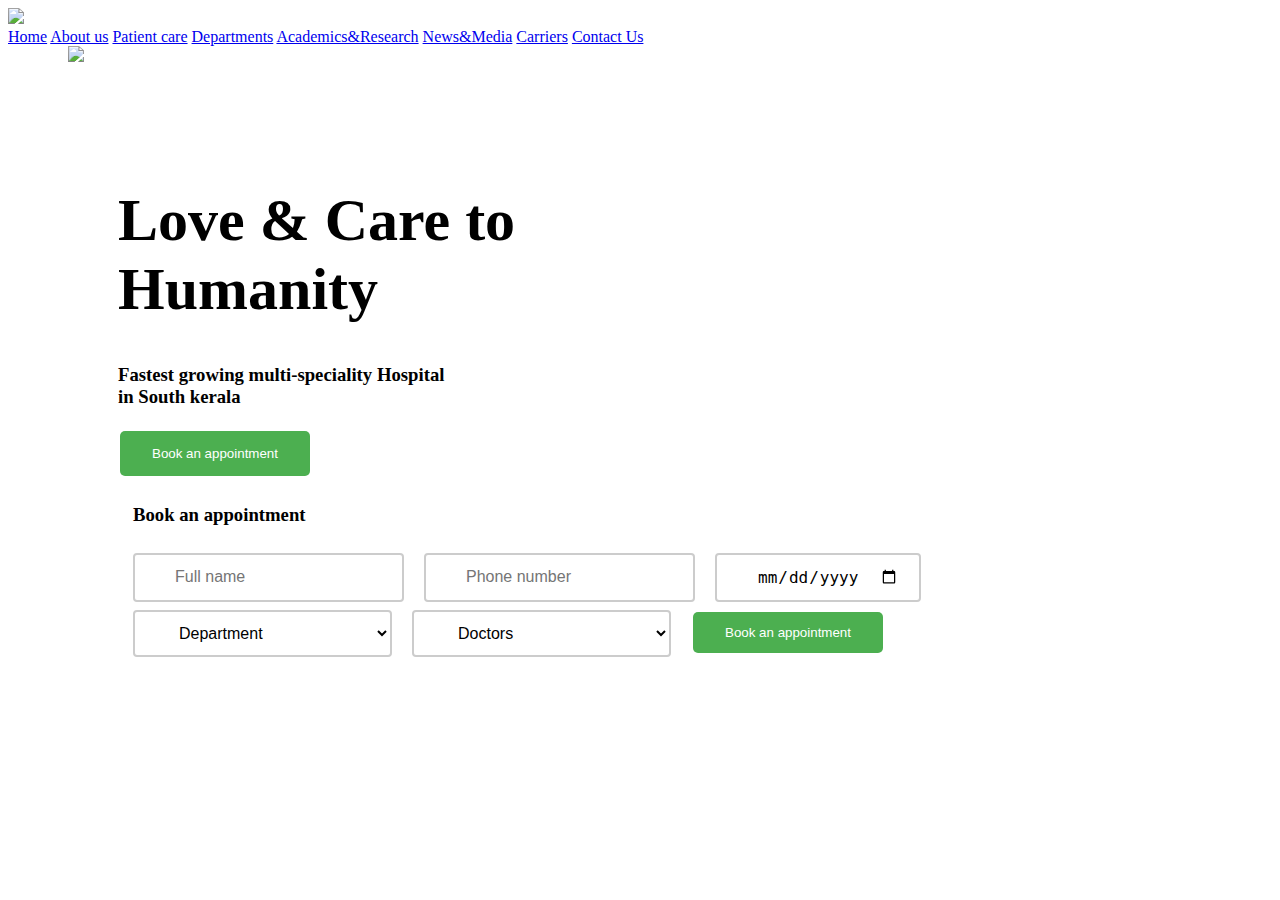
==== top_header/top_header.html @ 54aab6c6 "feat:-initial commit" ====
<!DOCTYPE html>
<html lang="en">
  <head>
    <meta charset="UTF-8" />
    <meta name="viewport" content="width=device-width, initial-scale=1.0" />
    <title>Document</title>
    <link rel="stylesheet" href="/gghospital/nav_bar/gg.css" />
    <link rel="stylesheet" href="top_header.css" />
  </head>
  <body>
    <div class="header-container">
      <div class="logo">
        <img src="/gghospital/nav_bar/img/logo.png" />
      </div>

      <div class="topnav">
        <a href="#home">Home</a>
        <a href="#doctor">About us</a>
        <a href="#department">Patient care</a>
        <a href="#newsandmedia">Departments</a>
        <a href="#career">Academics&Research</a>
        <a href="#contact us">News&Media</a>
        <a href="#contact us">Carriers</a>
        <a href="#contact us">Contact Us</a>
      </div>
    </div>

    <div class="cover">
      <div class="cover-pic">
        <div class="cover-msg">
          <h1>
            Love & Care to<br />
            Humanity
          </h1>
          <h3>
            Fastest growing multi-speciality Hospital <br />
            in South kerala
          </h3>
          <div class="click">
            <button class="button">Book an appointment</button>
            <!-- <button class="play">
              <img src="/gghospital/top_header/img/play.png" /> Doctors Talk
            </button> -->
             <!-- <button class="play">
              <img src="/gghospital/top_header/img/play.png" /> Doctors Talk
            </button> -->
          </div>
          <div class="form">
            
                <h3>Book an appointment</h3>
                <div class="form-row1">
                    <input class="box" type="text"name="Full name" placeholder="Full name">
                    <input class="box" type="number" name="Phone number" placeholder="Phone number">
                    <input class="box" type="date" name="Select Date" placeholder="Select Date">
                </div>
                <div class="form-row2">
                    <select name="Department" class="box">
                        <option value="" disabled selected hidden>Department</option>
                        <option value="ENT">ENT</option>
                        <option value="General Medicine">Dermatology</option>
                        <option value="Dermatology">Dermatology</option>
                        <option value="Dentistry">Dentistry</option>
                      </select>
                      <select name="Doctor" class="box">
                        <option value="" disabled selected hidden>Doctors</option>
                        <option value="ENT">ENT</option>
                        <option value="General Medicine">Dermatology</option>
                        <option value="Dermatology">Dermatology</option>
                        <option value="Dentistry">Dentistry</option>
                      </select>
                      <button class="submt">Book an appointment</button>
                </div>
            
          </div>
        </div>

        <img src="/gghospital/top_header/img/cover.png" width="100%" />
      </div> 
    </div>

    <div class="department-container">
      <div>
        
      </div>
    </div>
  </body>
</html>
---- top_header/top_header.css ----
.cover {
  padding-left: 60px;
  padding-right: 60px;
}

.cover-msg {
  position: absolute;
  padding-left: 50px;
  margin-top: 100px;
}
.cover-msg h1 {
  font-size: 60px;
}
.button {
    background-color: #4CAF50; /* Green */
    border: none;
    color: white;
    padding: 15px 32px;
    text-align: center;
    text-decoration: none;
    display: inline-block;
    margin: 4px 2px;
    cursor: pointer;
    border-radius: 5px;
    
  }
  .button :hover{
    box-shadow: 2px 2px 5px 0px rgba(0, 0, 0, 0.5);
  }
  .play {
    /* background-color: #4CAF50; Green */
    border: none;
    color: white;
    padding: 5px 32px;
    text-align: center;
    text-decoration: none;
    display: inline-block;
    margin: 4px 2px;
    cursor: pointer;
    border-radius: 5px;
    background-color: transparent;
    vertical-align: middle;
    /* padding: 5px 6px 5px 30px; */
    
  }
  .click{
    display: flex;
  }

  .click h3{
    
padding-left: 30px;
  }
  /* .play h5{
    padding: 0px;
    color: black;
  }  */
  .form-row1{
    display: flex;
  }
  .form-row2{
    display: flex;
  }
  .form{
    background-color: white;
    padding: 5px;
    border-radius: 5px;
    /* width: 900px; */
  }
  

  .box {
    /* width: 100%; */
    box-sizing: border-box;
    border: 2px solid #ccc;
    border-radius: 4px;
    font-size: 16px;
    background-color: white;
    background-image: url('searchicon.png');
    background-position: 10px 10px; 
    background-repeat: no-repeat;
    padding: 12px 20px 12px 40px;
    margin-left: 10px;
    margin-top: 8px;
    margin-right: 10px;
  }

  .form-row2 select{
    width: 259px;
  }
  .submt{
    
      background-color: #4CAF50; /* Green */
      border: none;
      color: white;
      /* padding: 25px; */
      text-align: center;
      text-decoration: none;
      display: inline-block;
      margin: 4px 2px;
      cursor: pointer;
      border-radius: 5px;
      margin-left: 12px;
      margin-top: 10px;
      width: 190px;
      
    
  }
  .form h3{
    margin-left: 10px;
  }
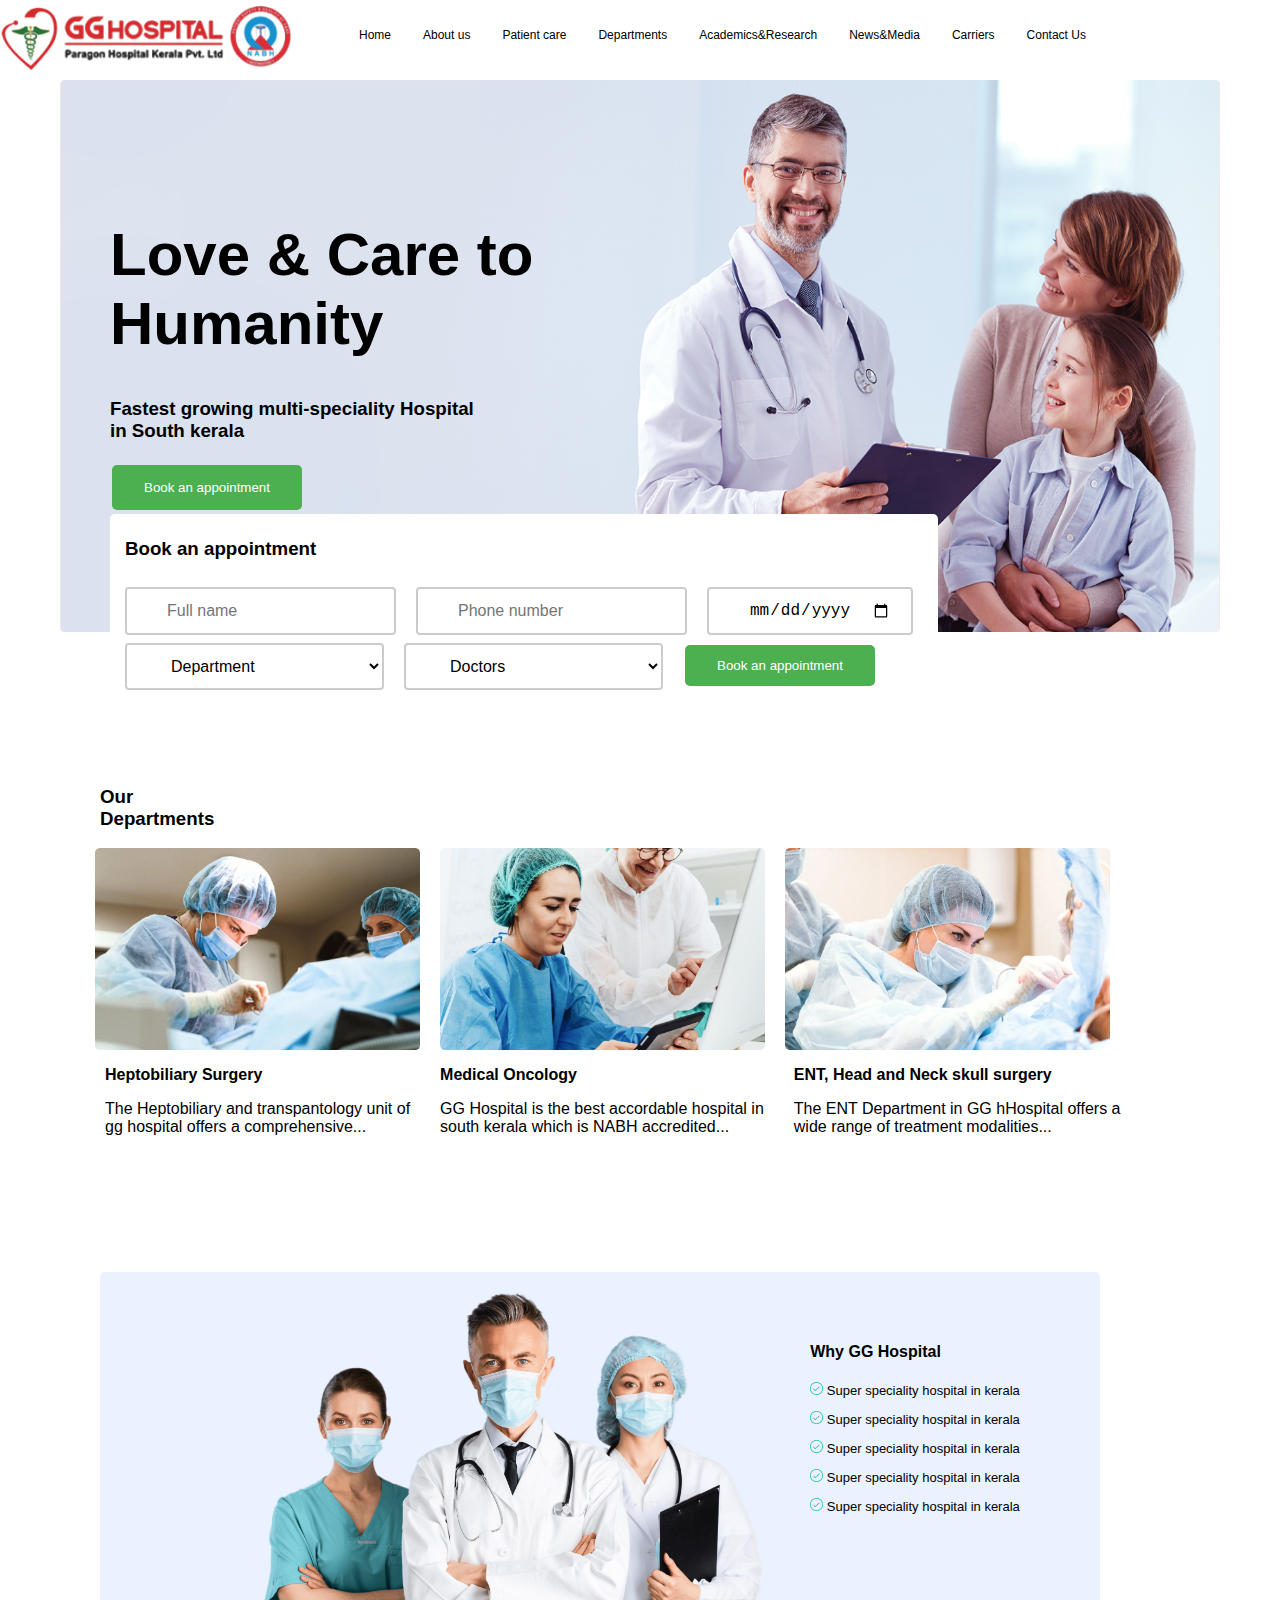
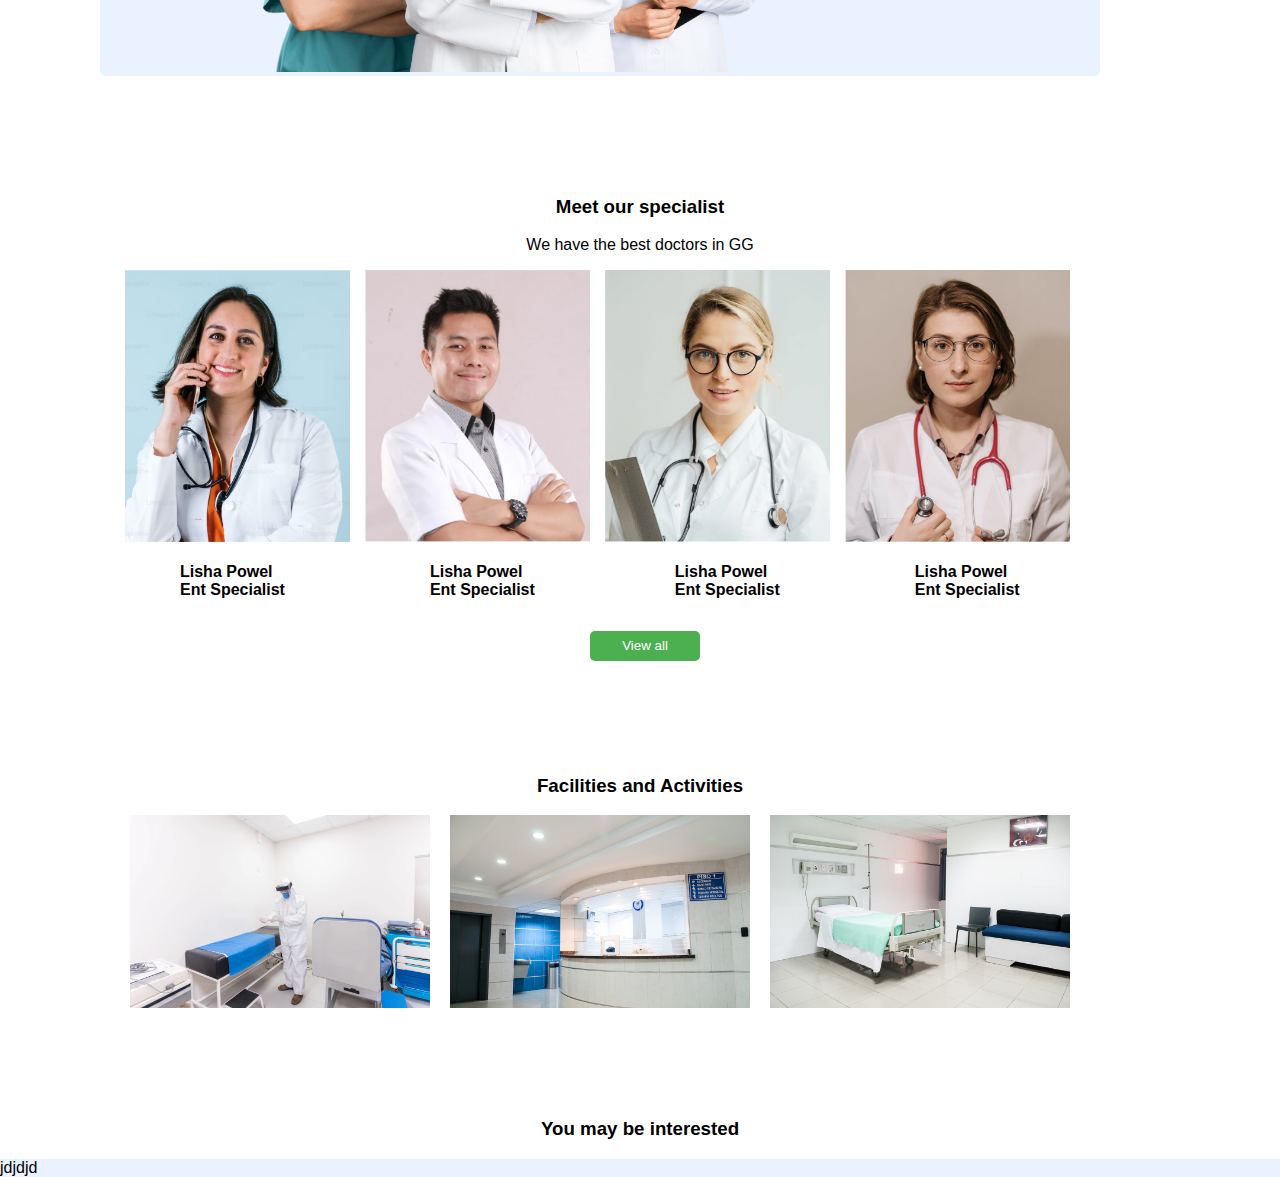
==== commit eaae7f38: "75% done" ====
--- a/top_header/top_header.html
+++ b/top_header/top_header.html
@@ -4,13 +4,13 @@
     <meta charset="UTF-8" />
     <meta name="viewport" content="width=device-width, initial-scale=1.0" />
     <title>Document</title>
-    <link rel="stylesheet" href="/gghospital/nav_bar/gg.css" />
+    <link rel="stylesheet" href="/nav_bar/gg.css" />
     <link rel="stylesheet" href="top_header.css" />
   </head>
   <body>
     <div class="header-container">
       <div class="logo">
-        <img src="/gghospital/nav_bar/img/logo.png" />
+        <img src="/nav_bar/img/logo.png" />
       </div>
 
       <div class="topnav">
@@ -74,14 +74,94 @@
           </div>
         </div>
 
-        <img src="/gghospital/top_header/img/cover.png" width="100%" />
+        <img src="/top_header/img/cover.png" width="100%" />
       </div> 
     </div>
+    <div class="dept"><h3>Our<br>Departments</h3></div>
+    <div class="department-container">
+      <div class="dept-row1">
+       
+          <img src="/top_header/img/dept1.png">
+          <img src="/top_header/img/dept2.png">
+          <img src="/top_header/img/dept3.png">
+      
+      </div>
+      <div class="dept-row2">
+        <div class="dept2-text">
+          <p><b>Heptobiliary Surgery</b><p>
+          <p>The Heptobiliary and transpantology unit of<br> gg hospital offers a comprehensive...</p>
+          
+        </div>
+        <div class="dept2-text">
+          <p><b>Medical Oncology</b><p>
+            <p>GG Hospital is the best accordable hospital in <br>south kerala which is NABH accredited...</p>
+          </div>
+          <div class="dept2-text">
+            <p><b>ENT, Head and Neck skull surgery</b><p>
+              <p>The ENT Department in GG hHospital offers a<br> wide range of treatment modalities...</p>
+            </div>
+      </div>
+    </div>
 
-    <div class="department-container">
+    <div class="doctor-poster">
+      <div class="poster">
+        <img src="/top_header/img/doctors.png">
+      </div>
+      <div class="txt">
+        <h4>Why GG Hospital</h4>
+        <p><img src="/top_header/img/tick.png"> Super speciality hospital in kerala</p>
+        <p><img src="/top_header/img/tick.png"> Super speciality hospital in kerala</p>
+        <p><img src="/top_header/img/tick.png"> Super speciality hospital in kerala</p>
+        <p><img src="/top_header/img/tick.png"> Super speciality hospital in kerala</p>
+        <p><img src="/top_header/img/tick.png"> Super speciality hospital in kerala</p>
+      </div>
+    </div>
+
+    <div class="doct">
+        <h3><center>Meet our specialist</center></h3>
+        <center><p>We have the best doctors in GG</p>
+    </div>
+    <div class="specialist">
+        <img src="/top_header/img/d1.png">
+        <img src="/top_header/img/d2.png">
+        <img src="/top_header/img/d3.png">
+        <img src="/top_header/img/d4.png">
+    </div>
+    <div class="doctor-name">
       <div>
+        <h4 id="a">Lisha Powel<br>Ent Specialist</h4>
+      </div>
+      <div>
+        <h4 id="b">Lisha Powel<br>Ent Specialist</h4>
         
       </div>
+      <div>
+        <h4 id="c">Lisha Powel<br>Ent Specialist</h4>
+        
+      </div>
+      <div>
+        <h4 id="d">Lisha Powel<br>Ent Specialist</h4>
+        
+      </div>
+  </div>
+  <center><button class="view">View all</button></center>
+  <div class="facilities">
+    <h3><center>Facilities and Activities</center></h3>
+  </div>
+
+  <div class="rooms">
+    <img src="/top_header/img/room1.png">
+    <img src="/top_header/img/room2.png">
+    <img src="/top_header/img/room3.png">
+  </div>
+
+  <div class="bottom-text">
+    <h3><center>You may be interested</center></h3>
+  </div>
+  <div class="bottom">
+    <div class="bottom-back">
+        jdjdjd
     </div>
+  </div>
   </body>
 </html>
--- a/nav_bar/gg.css
+++ b/nav_bar/gg.css
@@ -0,0 +1,25 @@
+.header-container{
+    display: flex;
+}
+body{
+    margin: 0;
+    font-family: Arial, Helvetica, sans-serif;
+}
+.topnav{
+    overflow: hidden;
+    background-color: white;
+    padding: 14px;
+    padding-left: 50px;
+}
+.topnav a{
+    float: left;
+    color: black;
+    text-align: end;
+    padding: 14px 16px;
+    text-decoration: none;
+    font-size: 12px;
+}
+.topnav a:hover{
+    background-color: aliceblue;
+    color: red;
+}
--- a/top_header/top_header.css
+++ b/top_header/top_header.css
@@ -65,7 +65,7 @@
     background-color: white;
     padding: 5px;
     border-radius: 5px;
-    /* width: 900px; */
+    width: 100%;
   }
   
 
@@ -108,4 +108,109 @@
   }
   .form h3{
     margin-left: 10px;
-  }+  }
+  .dept{
+    margin-top: 150px;
+    margin-left: 100px;
+  }
+ 
+ 
+  .dept-row1{
+    display: flex;
+    margin-left: 75px;
+  }
+  .dept-row1 img{
+    margin-left: 20px;
+    width: 325px;
+  }
+  .dept-row2{
+    display: flex;
+    margin-left: 75px;
+  }
+  .dept2-text{
+    margin-left: 30px;
+  }
+  .doctor-poster{
+    display: flex;
+    margin-top: 120px;
+    background-color: #EAF2FF;
+    width: 1000px;
+    margin-left: 100px;
+    border-radius: 5px;
+  }
+  .poster img{
+    height: 400px;
+    margin-left: 130px;
+  }
+  .txt{
+    margin-top: 50px;
+  }
+  .txt img{
+    height: 13px;
+  }
+  .txt p{
+    font-size: 13px;
+  }
+  .doct{
+    margin-top: 120px;
+  }
+
+  .specialist{
+    display: flex;
+    margin-left: 110px;
+  }
+  .specialist img{
+    width: 225px;
+    margin-left: 15px;
+  }
+  .doctor-name{
+    display: flex;
+    margin-left: 120px;
+  }
+  .doctor-name h4{
+    margin-left: 60px;
+  }
+  #b{
+    margin-left: 145px;
+  }
+  #c{
+    margin-left: 140px;
+  }
+  #d{
+    margin-left: 135px;
+  }
+  
+  .view{
+    background-color: #4CAF50; /* Green */
+      border: none;
+      color: white;
+      /* padding: 25px; */
+      text-align: center;
+      text-decoration: none;
+      display: inline-block;
+      margin: 4px 2px;
+      cursor: pointer;
+      border-radius: 5px;
+      margin-left: 12px;
+      margin-top: 10px;
+      width: 110px;
+      height: 30px;
+  }
+  .facilities h3{
+    margin-top: 110px;
+  }
+  .rooms{
+    display: flex;
+    margin-left: 110px;
+  }
+  .rooms img{
+    width: 300px;
+    margin-left: 20px;
+  }
+  .bottom-text{
+    margin-top: 110px;
+  }
+  .bottom-back{
+    background-color: #EAF2FF;
+  }
+ 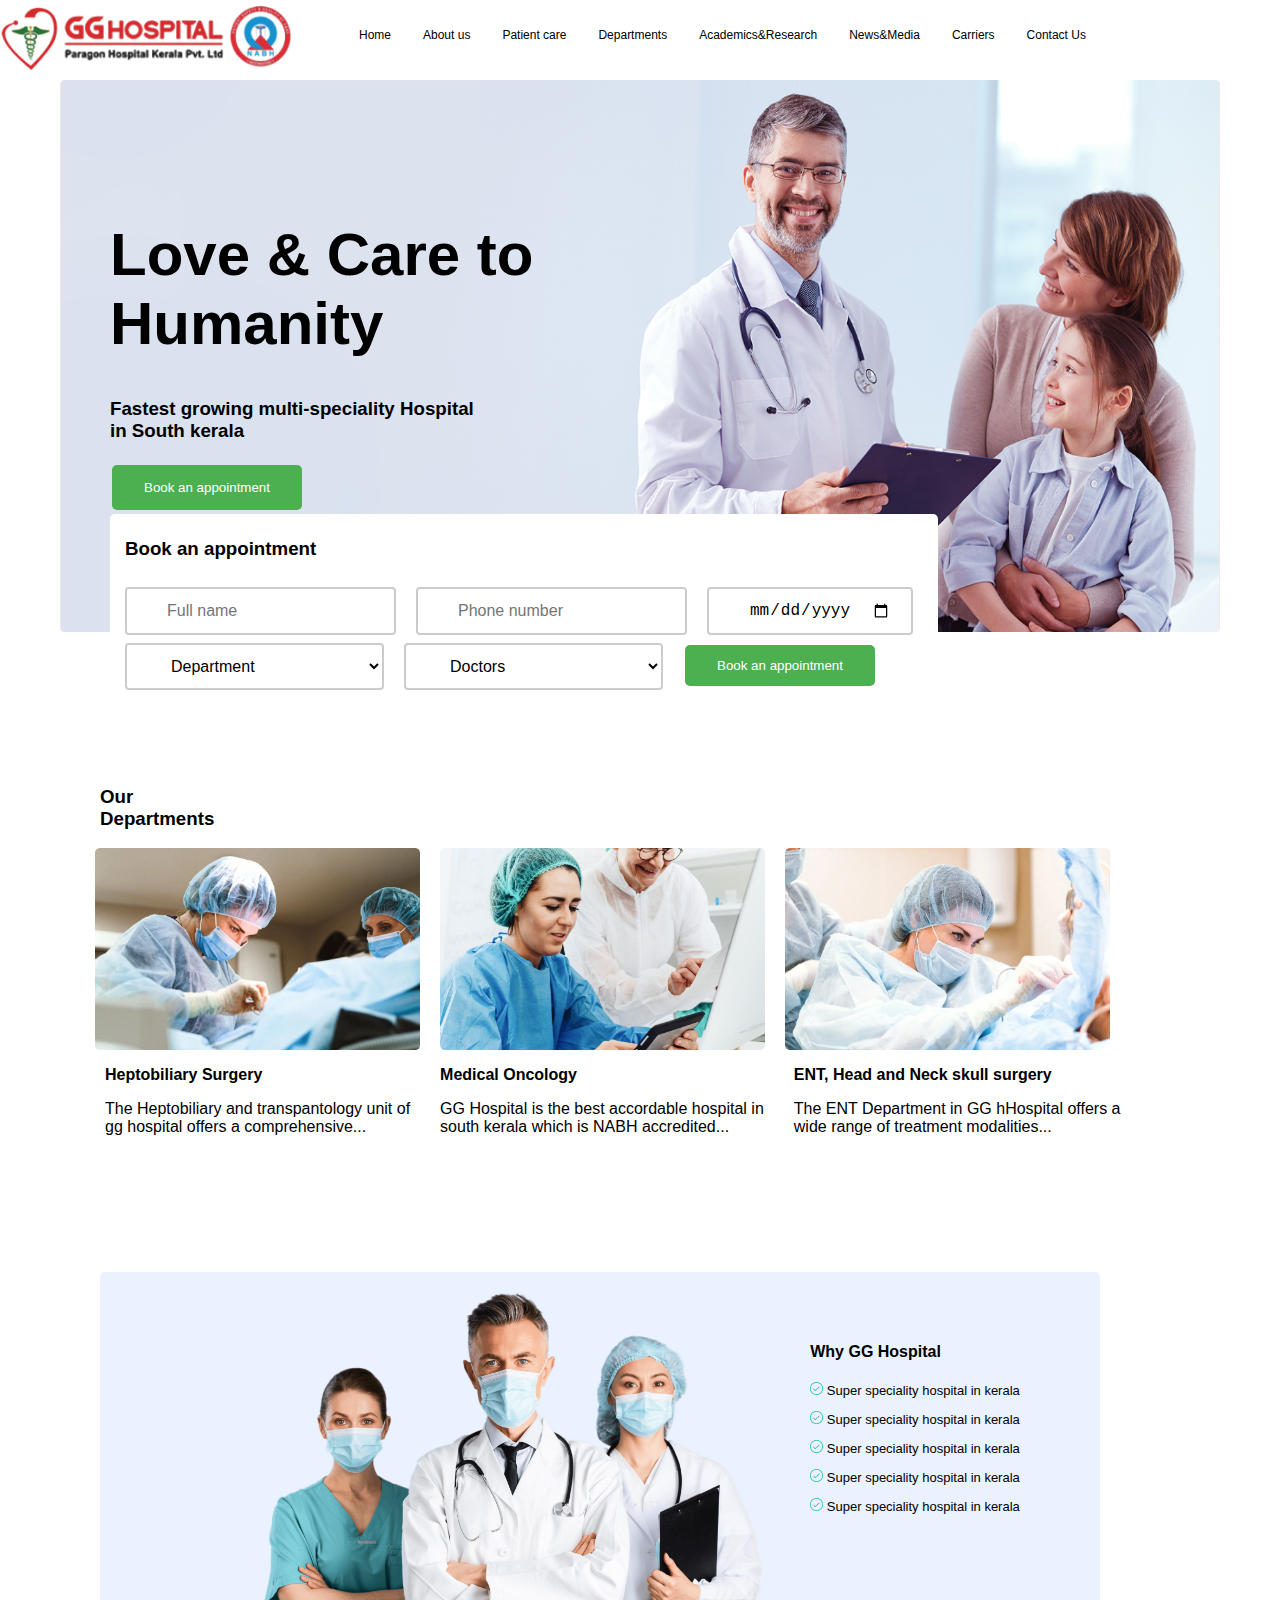
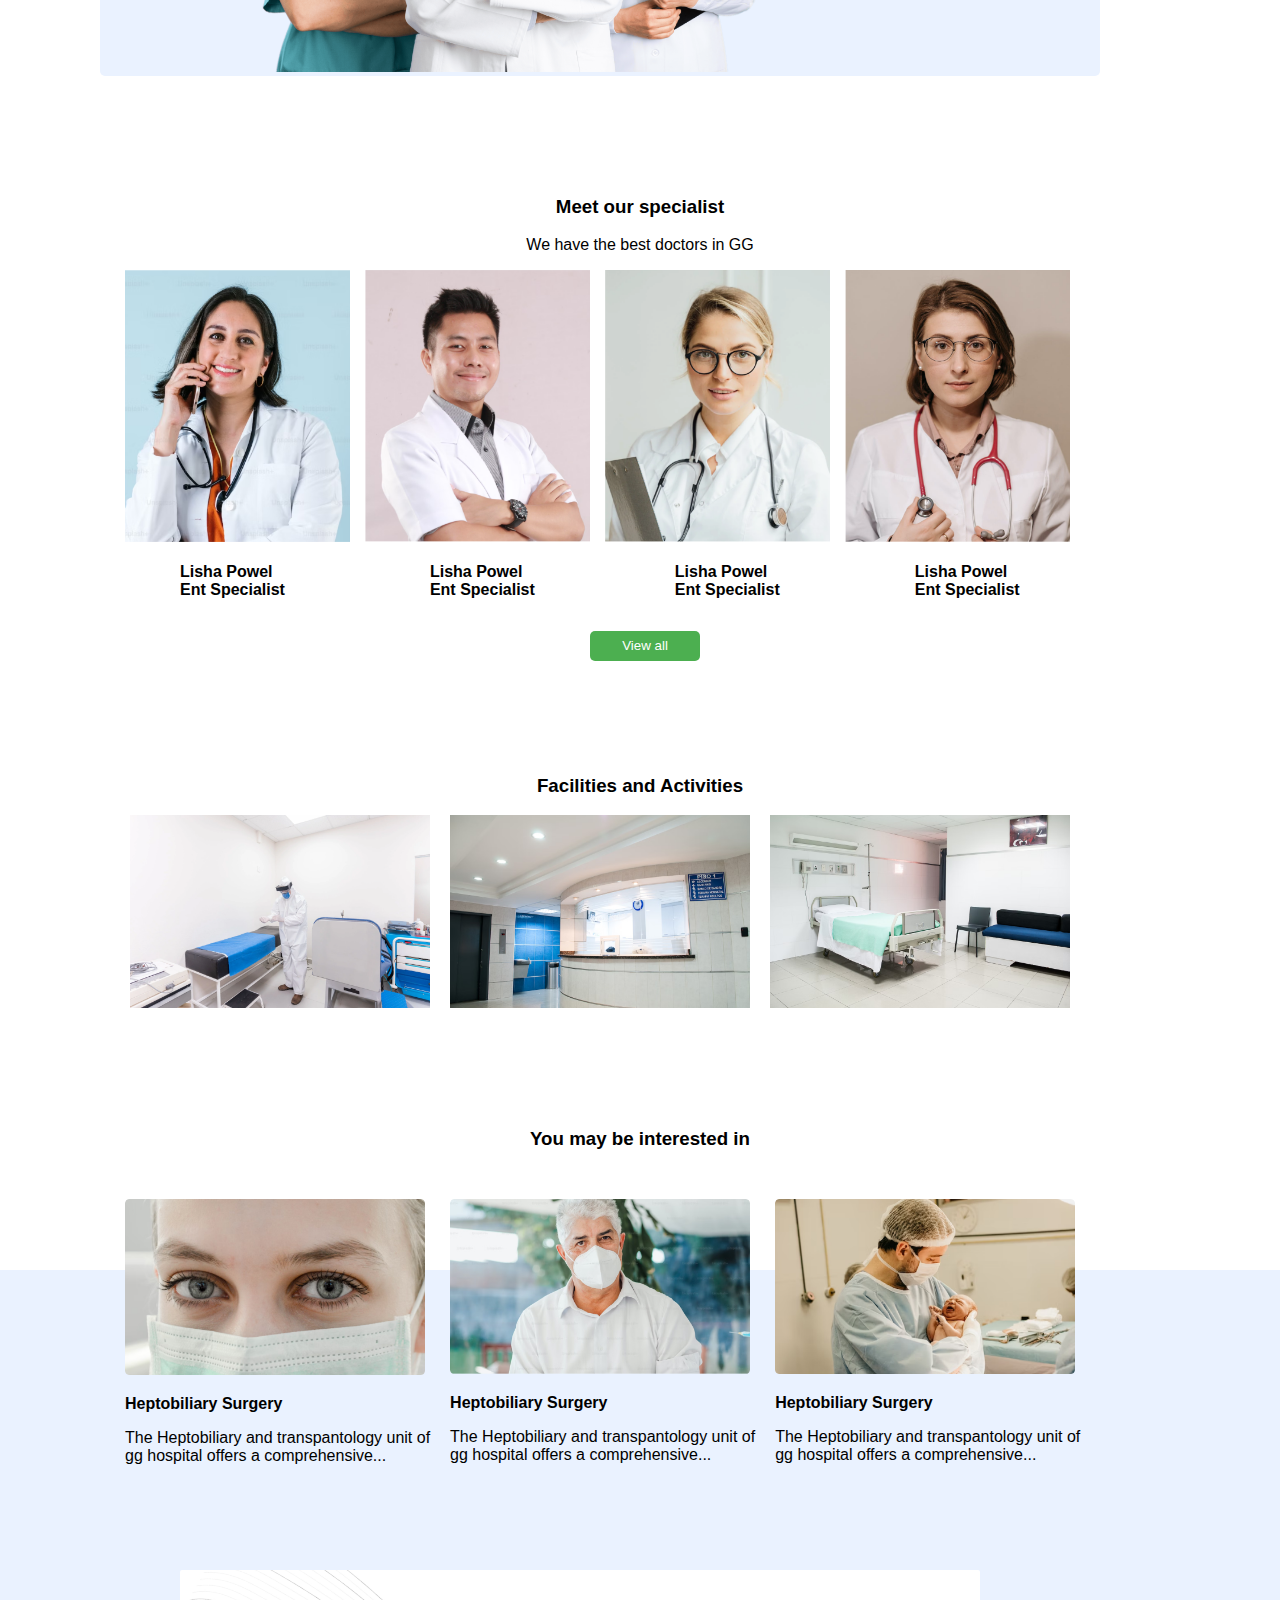
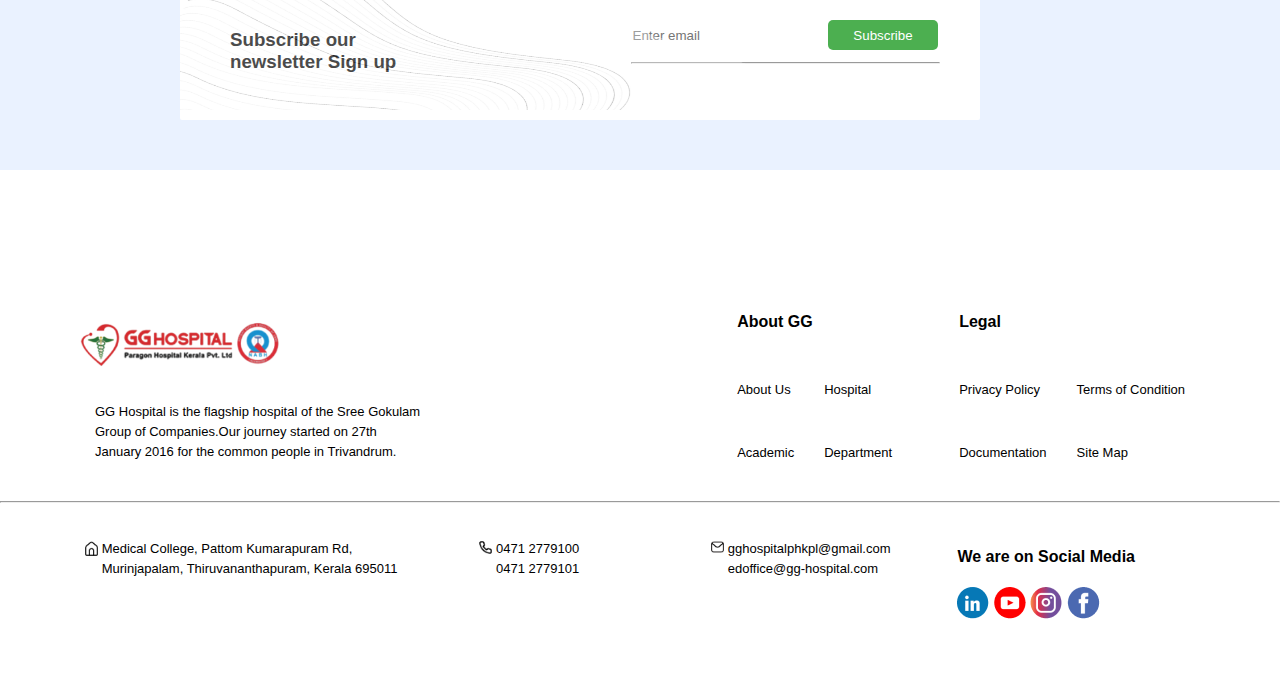
==== commit c76b0c7c: "structure completed" ====
--- a/top_header/top_header.html
+++ b/top_header/top_header.html
@@ -155,13 +155,137 @@
     <img src="/top_header/img/room3.png">
   </div>
 
-  <div class="bottom-text">
-    <h3><center>You may be interested</center></h3>
-  </div>
+  <!-- <div class="bottom-text">
+    <h3>You may interested in</h3>
+  </div> -->
   <div class="bottom">
+
+ 
+  <h3><center>You may be interested in</center></h3>
+</div>
+
+
+<div class="interest-pic">
+  <div>
+    <img src="/top_header/img/bottom1.png">
+    <p><b>Heptobiliary Surgery</b><p>
+      <p>The Heptobiliary and transpantology unit of<br> gg hospital offers a comprehensive...</p>
+      
+  </div>
+  <div>
+    <img src="/top_header/img/bottom2.png">
+    <p><b>Heptobiliary Surgery</b><p>
+      <p>The Heptobiliary and transpantology unit of<br> gg hospital offers a comprehensive...</p>
+      
+  </div>
+  <div>
+    <img src="/top_header/img/bottom3.png">
+    <p><b>Heptobiliary Surgery</b><p>
+      <p>The Heptobiliary and transpantology unit of<br> gg hospital offers a comprehensive...</p>
+      
+  </div>
+
+</div>
+  
     <div class="bottom-back">
-        jdjdjd
-    </div>
+      <div class="white">
+        <div class="boxx">
+          <div class="box-text">
+            <h3>Subscribe our <br>newsletter Sign up</h3>
+          </div>
+          <div class="text-button">
+              <input id="texxt" type="text" placeholder="Enter email">
+              <button class="view">Subscribe</button>
+              <hr>
+          </div>
+         
+        </div>
+        <img src="/top_header/img/bg.png">
+      </div>
+    </div>
+
+
+
+
+    <div id="footer">
+      <div id="footer-top-1">
+          <div id="footer-logo-txt">
+   
+              <div id="footer-logo-div">
+                  <img src="/top_header/img/logo.png" alt="logo" id="footer-logo">
+              </div>
+              <div id="footer-top-text-div">
+                  <p id="footer-top-text" class="footer-write-txt">GG Hospital is the flagship hospital of the Sree Gokulam <br>
+                  Group of Companies.Our journey started on 27th <br>
+                  January 2016 for the common people in Trivandrum.</p>
+              </div>
+   
+          </div>
+          <div id="footer-aboutgg">
+              <h4 class="footer-write-t">About GG</h4>
+              <div class="footer-write-t-list">
+                  <div class="ffff1">
+                  <p class="footer-write-txt">About Us</p>
+                  <p class="footer-write-txt">Academic</p>
+                  </div>
+                  <div class="ffff1">
+                  <p class="footer-write-txt">Hospital</p>
+                  <p class="footer-write-txt">Department</p>
+              </div>
+              </div>
+          </div>
+          <div id="footer-lagal">
+              <h4 class="footer-write-t">Legal</h4>
+              <div class="footer-write-t-list">
+                  <div class="ffff1">
+                  <p class="footer-write-txt">Privacy Policy</p>
+                  <p class="footer-write-txt">Documentation</p>
+                  </div>
+                  <div class="ffff1">
+                  <p class="footer-write-txt">Terms of Condition</p>
+                  <p class="footer-write-txt"> Site Map</p>
+              </div>
+              </div>
+          </div>
+      </div>
+      <hr>
+   
+   
+   
+   
+   
+      <div id="footer-bottom-1">
+          <div id="footer-address" class="footer-write-txt">
+              <div>
+              <img src="/top_header/img/home.png" alt="house" class="footer-small-images">&nbsp;
+          </div>
+              <p>Medical College, Pattom Kumarapuram Rd,<br>
+              Murinjapalam, Thiruvananthapuram, Kerala 695011</p>
+          </div>
+          <div id="footer-phone" class="footer-write-txt">
+              <div>
+              <img src="/top_header/img/phone.png" alt="phone" class="footer-small-images">&nbsp;
+          </div>
+              <p >0471 2779100<br>
+              0471 2779101</p>
+          </div>
+          <div id="footer-mail" class="footer-write-txt" >
+              <div>
+              <img src="/top_header/img/mail.png" alt="mail" class="footer-small-images">&nbsp;
+              </div>
+              <p> gghospitalphkpl@gmail.com<br>
+              edoffice@gg-hospital.com</p>
+          </div>
+          <div id="footer-media">
+              <h4>We are on Social Media</h4>
+              <div id="media-icons">
+                  <img src="/top_header/img/linkedin.png" alt="linkedin">
+                  <img src="/top_header/img/youtube.png" alt="youtube">
+                  <img src="/top_header/img/insta.png" alt="instagram">
+                  <img src="/top_header/img/facebook.png" alt="facebook">
+          </div>
+          </div>
+      </div>
   </div>
   </body>
 </html>
--- a/top_header/top_header.css
+++ b/top_header/top_header.css
@@ -207,10 +207,173 @@
     width: 300px;
     margin-left: 20px;
   }
-  .bottom-text{
-    margin-top: 110px;
-  }
+  
   .bottom-back{
     background-color: #EAF2FF;
-  }
+    /* position: relative; */
+    /* width: 920px; */
+    height: 500px;
+    /* margin-left: 130px; */
+    margin-top: 120px;
+  }
+ 
+  .bottom{
+    margin-top: 120px;
+  }
+  .interest-pic{
+    display: flex;
+    position: absolute;
+    margin-top: 30px;
+    margin-left: 105px;
+
+  }
+  .interest-pic img{
+width: 300px;
+margin-left: 20px;
+  }
+  .interest-pic p{
+    margin-left: 20px;
+  }
+  .white{
+    position: absolute;
+    width: 800px;
+    height: 150px;
+    margin-top: 300px;
+    margin-left: 180px;
+    background-color: white;
+    /* justify-content: center; */
+    align-items: center;
+    border-radius: 2px;
+  }
+  .boxx{
+   display: flex;
+   width: 100%;
+   justify-content: space-between;
+    margin-top: 40px;
+  }
+  #texxt{
+    border: 0px;
+  }
+  .box-text{
+    margin-left: 50px;
+  }
+  .text-button{
+    margin-right: 40px;
+  }
+
+  .white img{
+    position: absolute;
+    height: 140px;
+    width: 600px;
+    /* margin-bottom: 500px; */
+    bottom: 10px;
+    
+  }
+ 
+
+
+
+
+
+
+
+
+  #footer{
+    margin-top: 80px;
+    width: 100%;
+    height: 50vh;
+    /* background: #F9FAFA; */
+ 
+}
+#footer-top-1{
+    display: flex;
+    height: 27vh;
+    justify-content: space-between;
+    align-items: end;
+    /* padding:90px 0px 0px 0px ; */
+}
+#footer-logo{
+    width: 200px;
+}
+#footer-logo-txt{
+    width: fit-content;
+    height: fit-content;
+    margin-bottom: 3px;
+    margin-left: 80px;
+   
+}
+#footer-top-text{
+    font-size: 13px;
+}
+#footer-aboutgg{
+    /* display: flex; */
+    width: fit-content;
+    margin-left: 250px;
+    margin-bottom: 2px;
+ 
+}
+.footer-write-t-list{
+    display: flex;
+}
+.footer-write-t{
+    padding-left: 15px;
+}
+.footer-write-txt{
+    font-size: 13px;
+    padding: 15px;
+    line-height: 20px;
+    /* margin-bottom: 10px; */
+}
+#footer-lagal{width:300px;
+    width: fit-content;
+    margin-right: 80px;
+    margin-bottom: 2px;
+}
+.footer-write-txt img{
+  margin-top: 15px;
+}
+ 
+ 
+ 
+ 
+#footer-bottom-1{
+    display: flex;
+    justify-content: space-between;
+}
+#footer-address{
+    display: flex;
+    align-items: top;
+    justify-content: center;
+    margin-left: 70px;
+   
+}
+#footer-phone{
+    display: flex;
+    align-items: top;
+    justify-content: center;
+    /* margin-top: 7px; */
+}
+#footer-media{
+    margin-right: 145px;
+    margin-top: 15px;
+}
+#footer-mail{
+    display: flex;
+    align-items: top;
+    justify-content: center;
+    /* margin-right: 20px; */
+    margin-left: 50px;
+}
+#br-footer{
+    line-height: 2px;
+}
+#media-icons{
+    margin-top: 10px;
+}
+.footer-small-images{
+   width: 13px;
+}
+.footer-write-txt-content{
+    padding:15px !important;
+}
  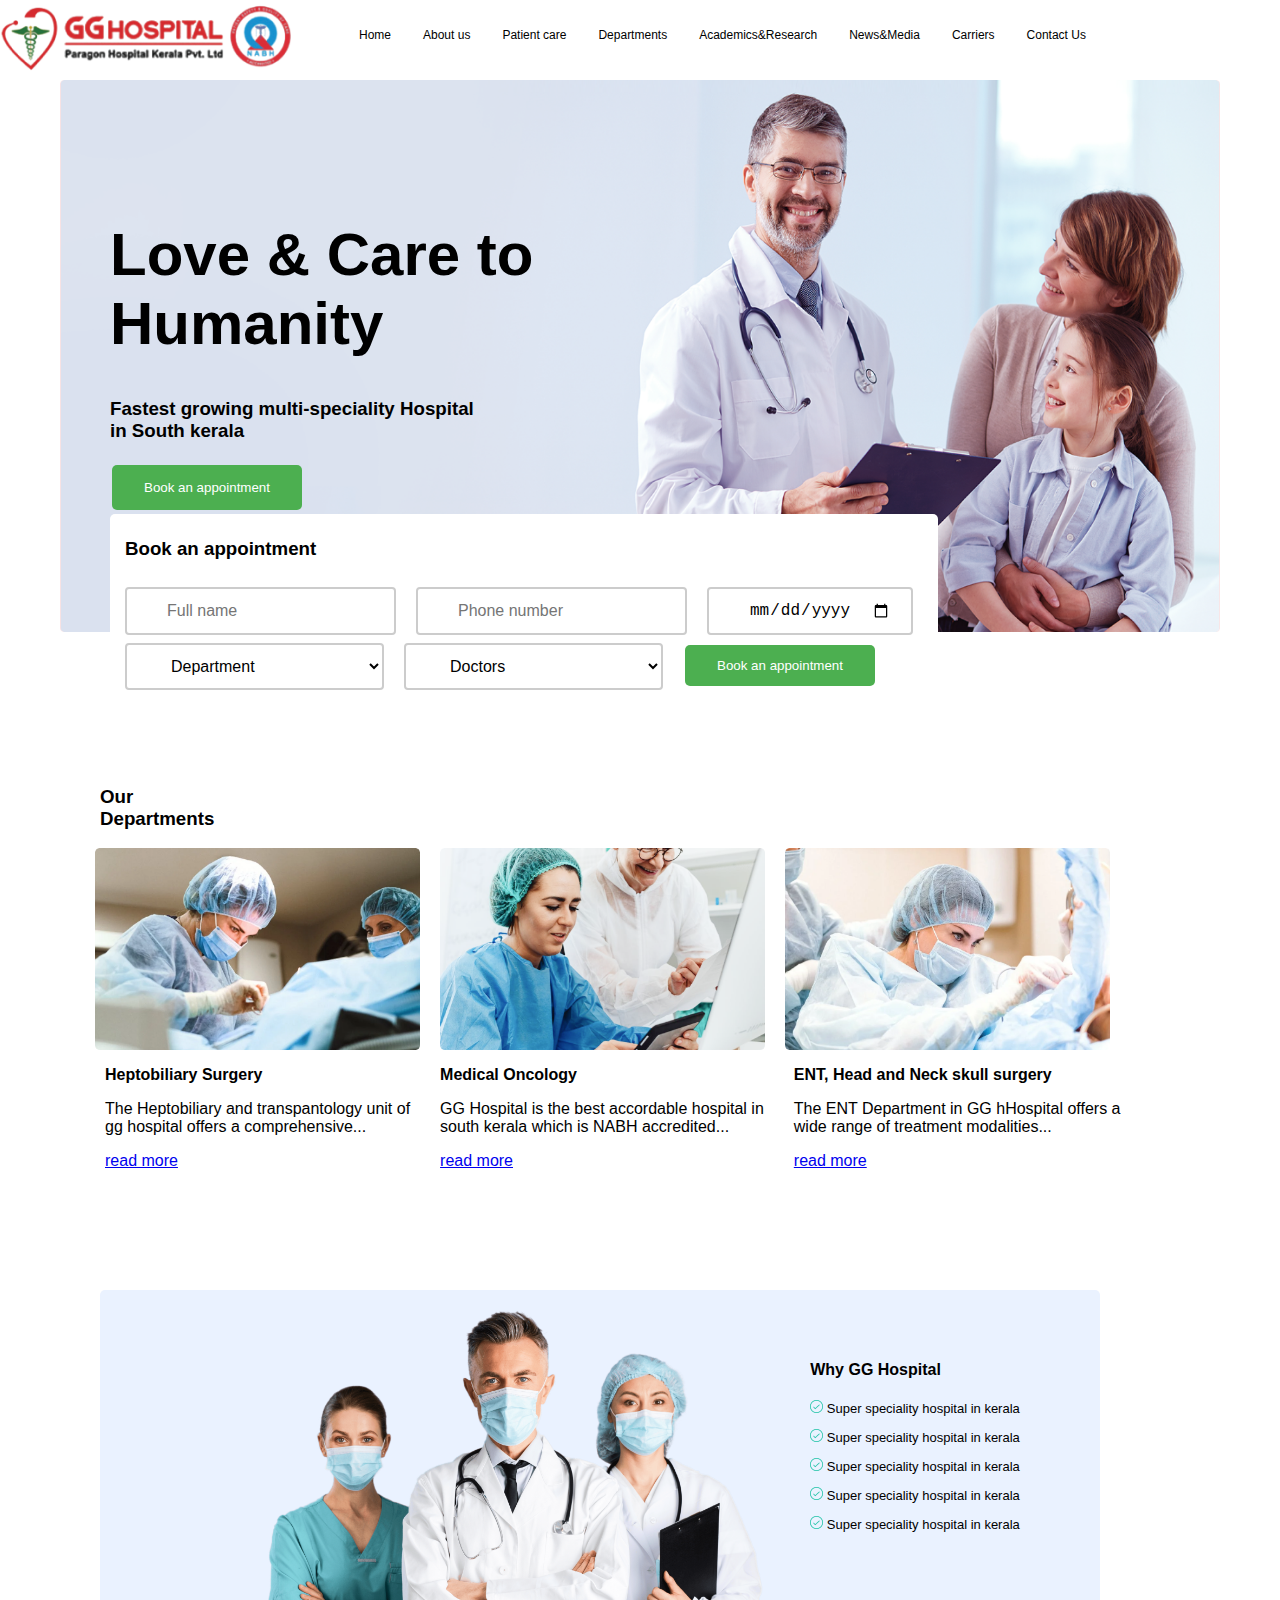
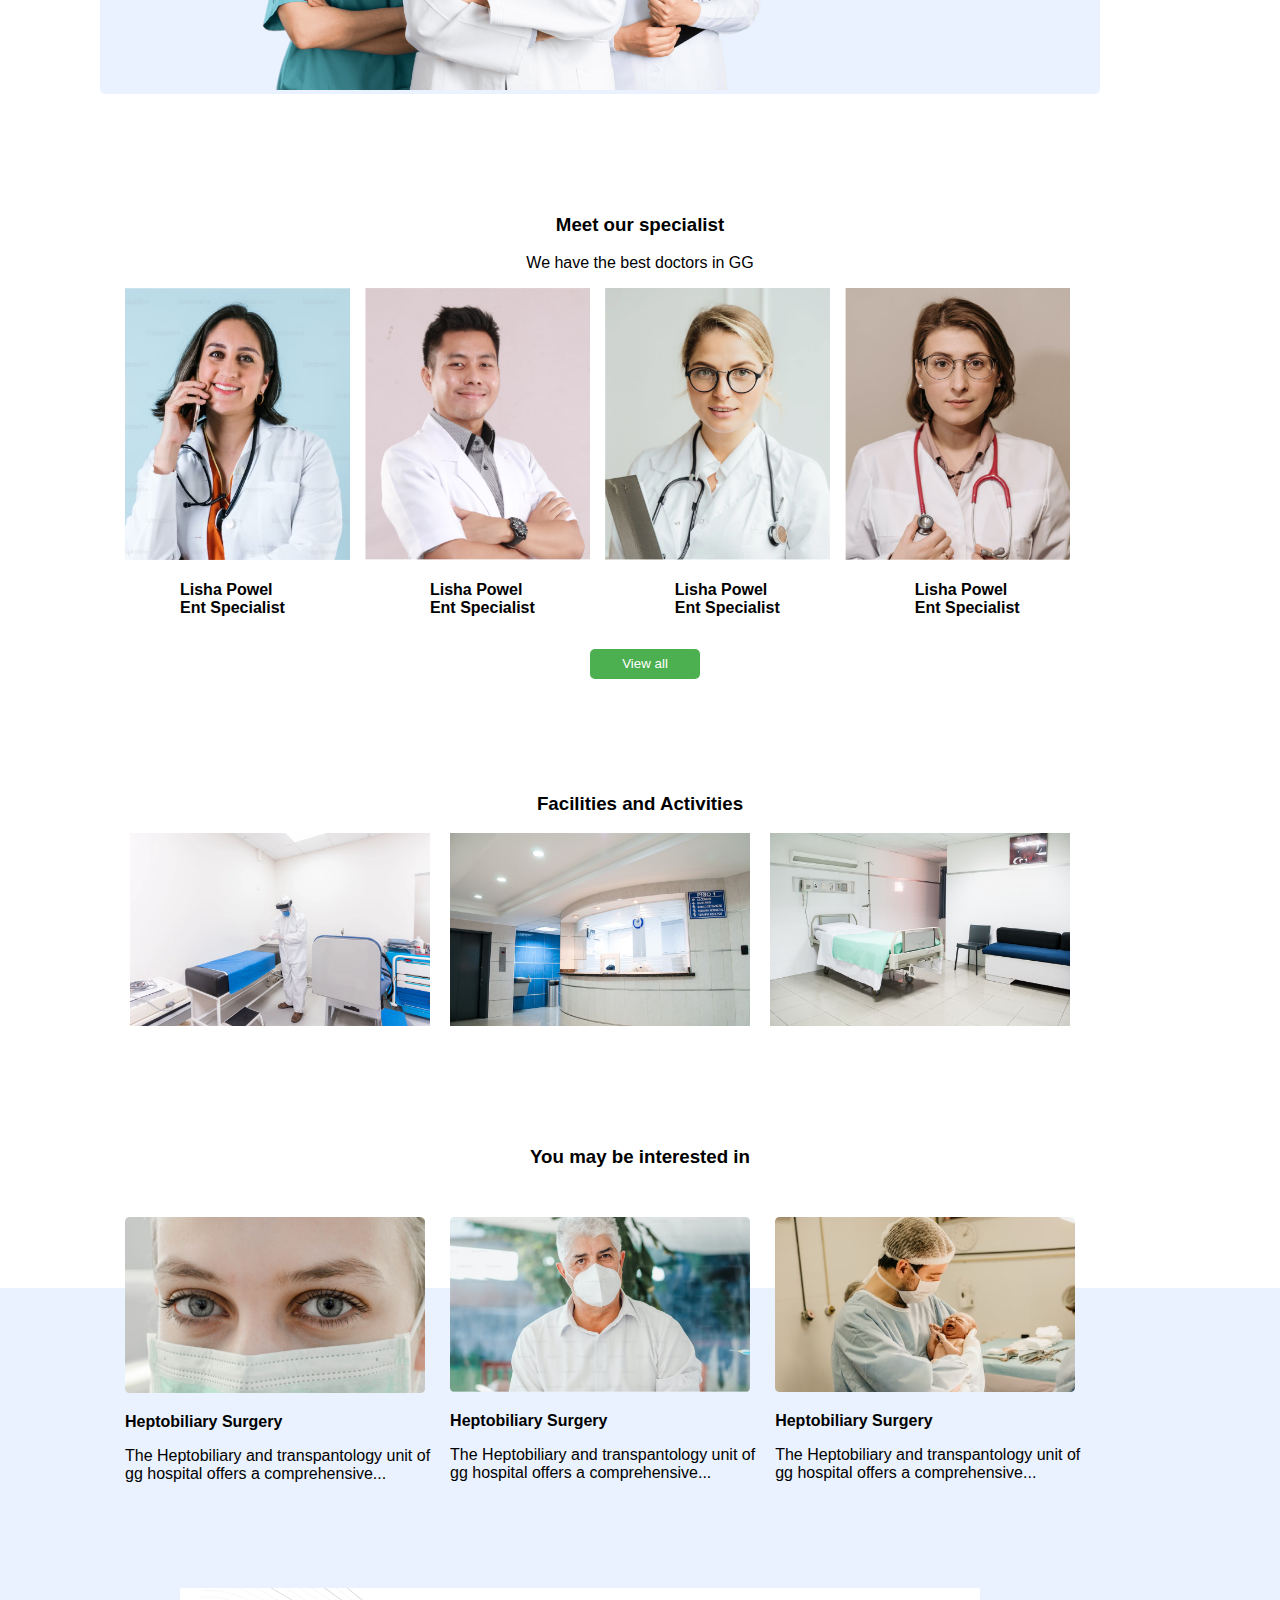
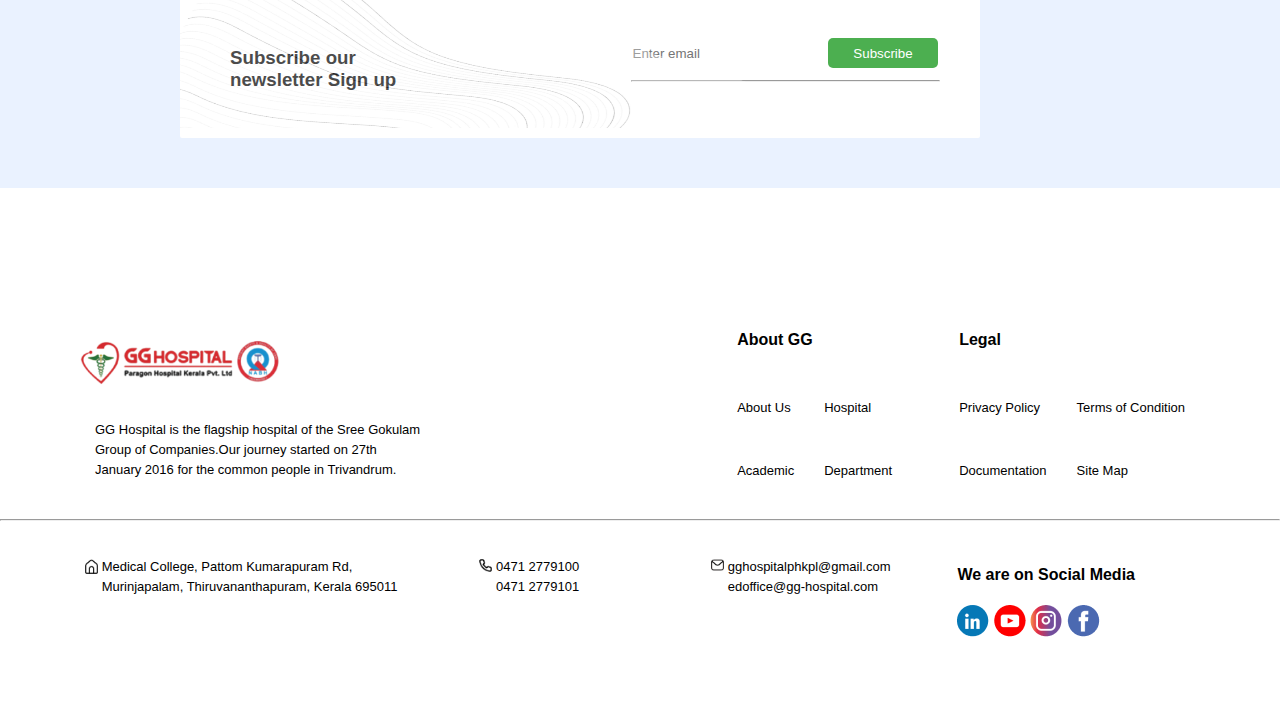
==== commit 8466347f: "feat:- completed" ====
--- a/top_header/top_header.html
+++ b/top_header/top_header.html
@@ -90,15 +90,18 @@
         <div class="dept2-text">
           <p><b>Heptobiliary Surgery</b><p>
           <p>The Heptobiliary and transpantology unit of<br> gg hospital offers a comprehensive...</p>
+          <a href="#"> read more</a>
           
         </div>
         <div class="dept2-text">
           <p><b>Medical Oncology</b><p>
             <p>GG Hospital is the best accordable hospital in <br>south kerala which is NABH accredited...</p>
+            <a href="#"> read more</a>
           </div>
           <div class="dept2-text">
             <p><b>ENT, Head and Neck skull surgery</b><p>
               <p>The ENT Department in GG hHospital offers a<br> wide range of treatment modalities...</p>
+              <a href="#"> read more</a>
             </div>
       </div>
     </div>
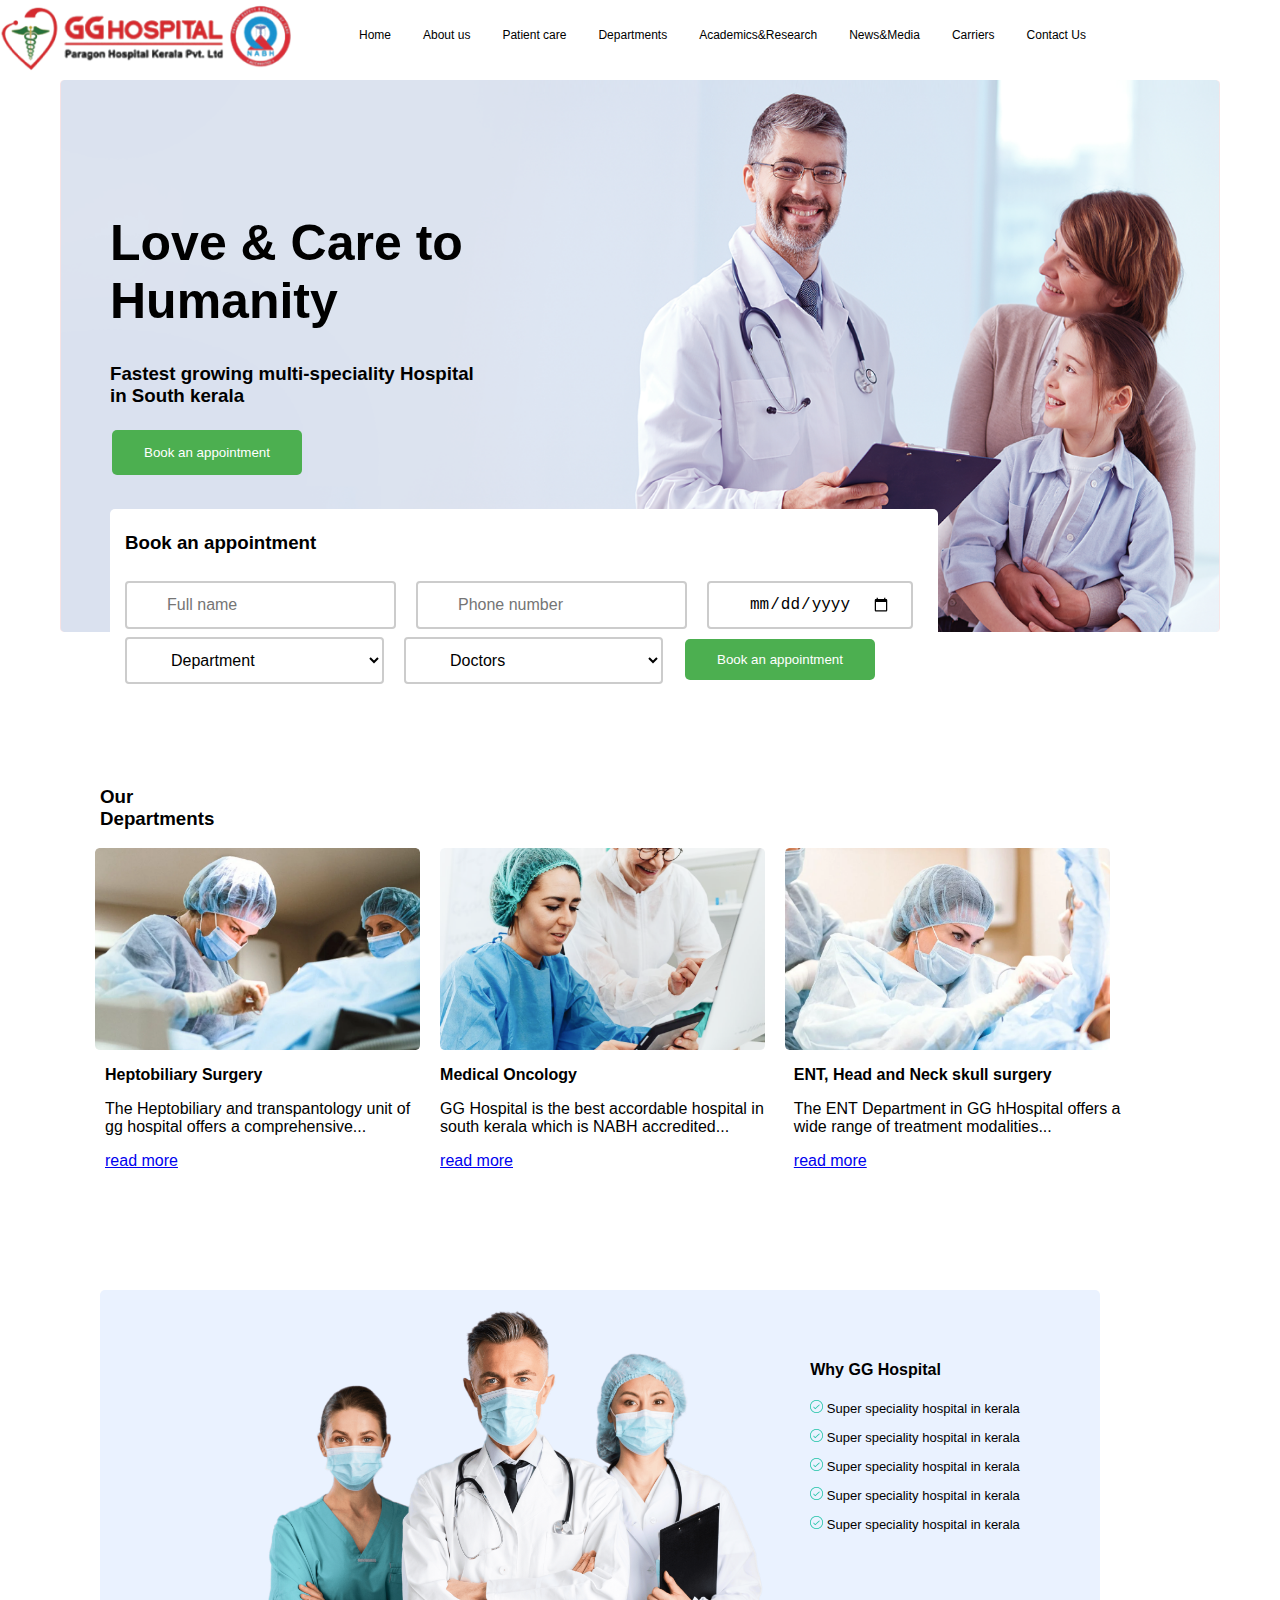
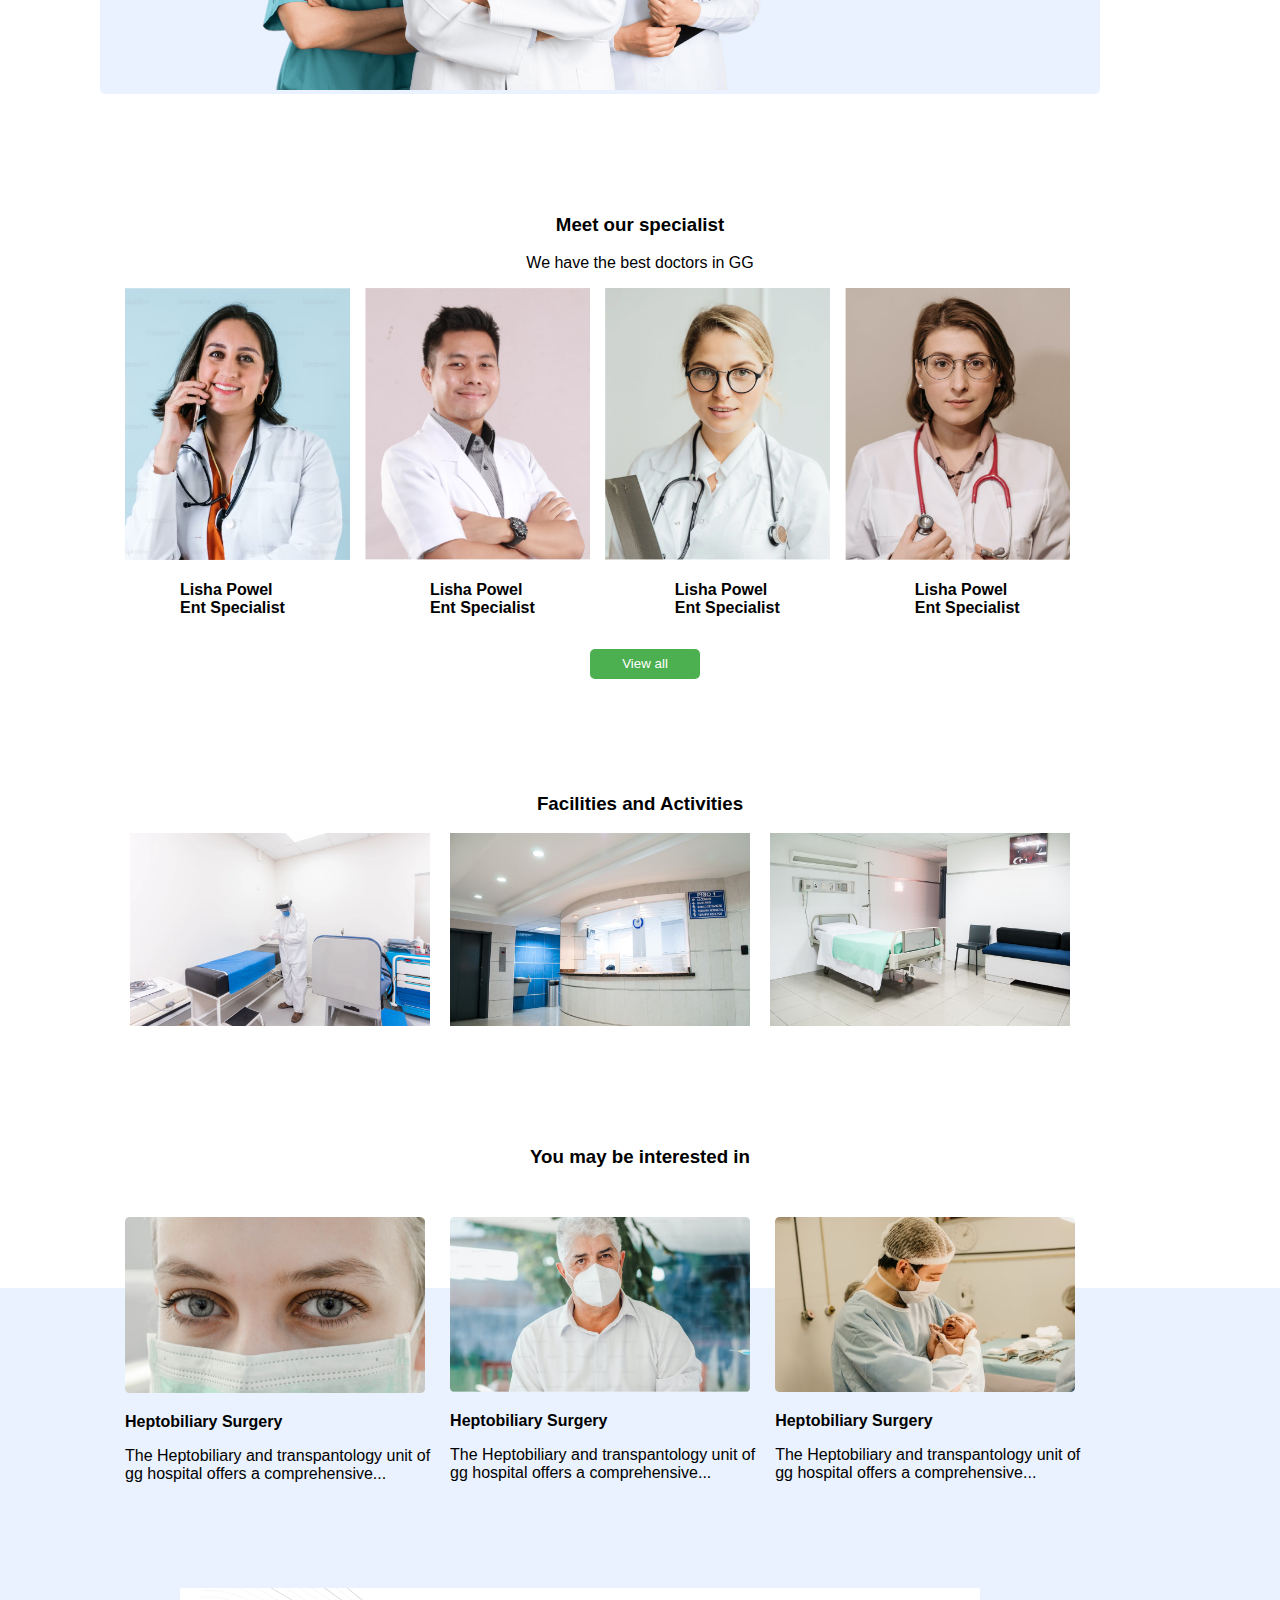
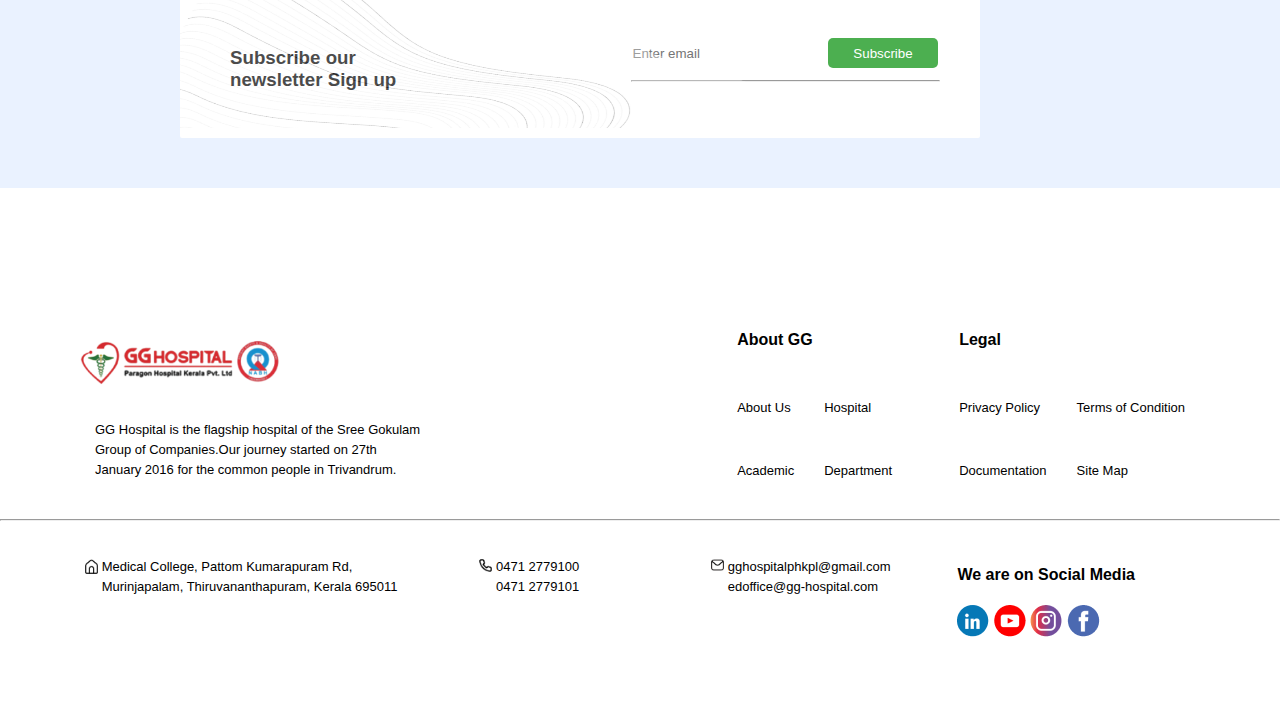
==== commit bfd05b51: "fix:-modifications done" ====
--- a/top_header/top_header.html
+++ b/top_header/top_header.html
@@ -38,6 +38,7 @@
           </h3>
           <div class="click">
             <button class="button">Book an appointment</button>
+            <!-- <button class="Talk"><img src="/top_header/img/play.png"><p>Doctors Talk</p></button> -->
             <!-- <button class="play">
               <img src="/gghospital/top_header/img/play.png" /> Doctors Talk
             </button> -->
--- a/top_header/top_header.css
+++ b/top_header/top_header.css
@@ -9,7 +9,7 @@
   margin-top: 100px;
 }
 .cover-msg h1 {
-  font-size: 60px;
+  font-size: 50px;
 }
 .button {
     background-color: #4CAF50; /* Green */
@@ -66,6 +66,7 @@
     padding: 5px;
     border-radius: 5px;
     width: 100%;
+    margin-top: 30px;
   }
   
 
@@ -376,4 +377,12 @@
 .footer-write-txt-content{
     padding:15px !important;
 }
- + 
+.Talk{
+  width: 300px;
+  background-color: transparent;
+  border: 0px;
+}
+.click{
+  display: flex;
+}